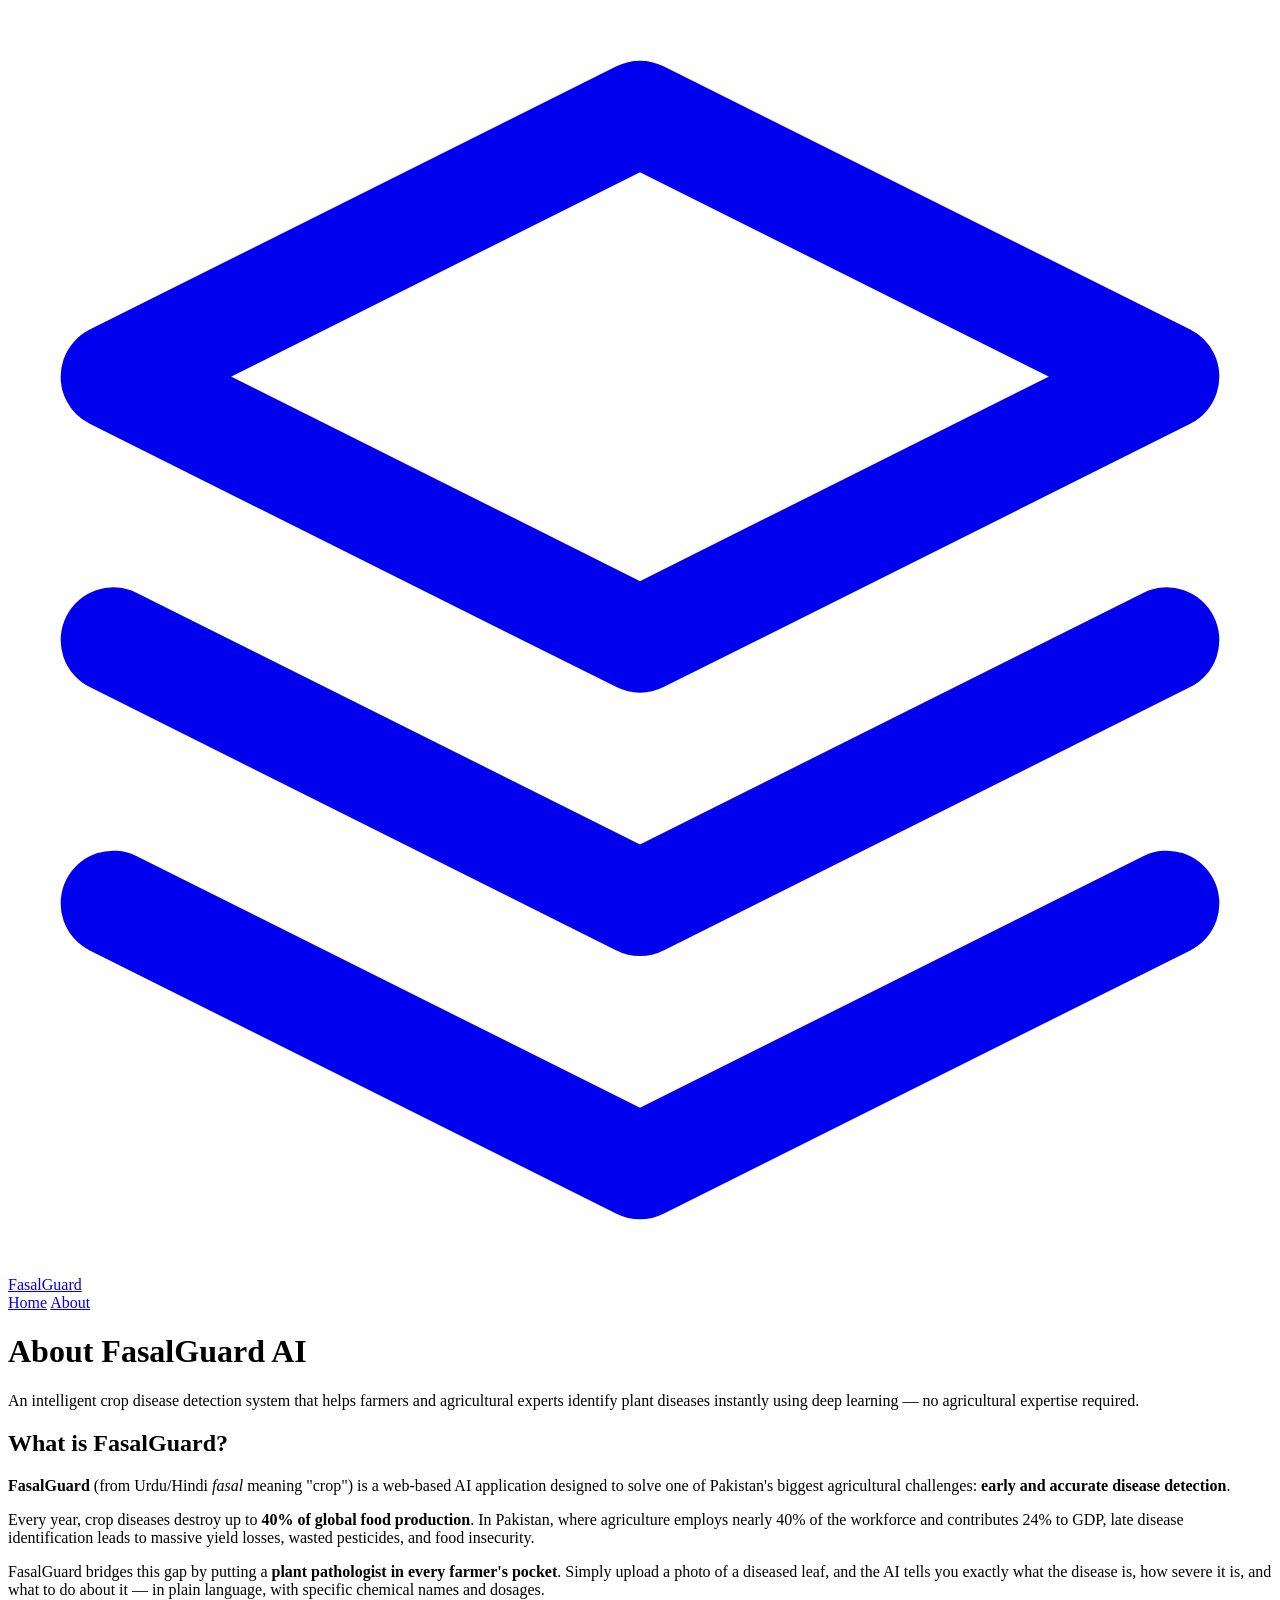
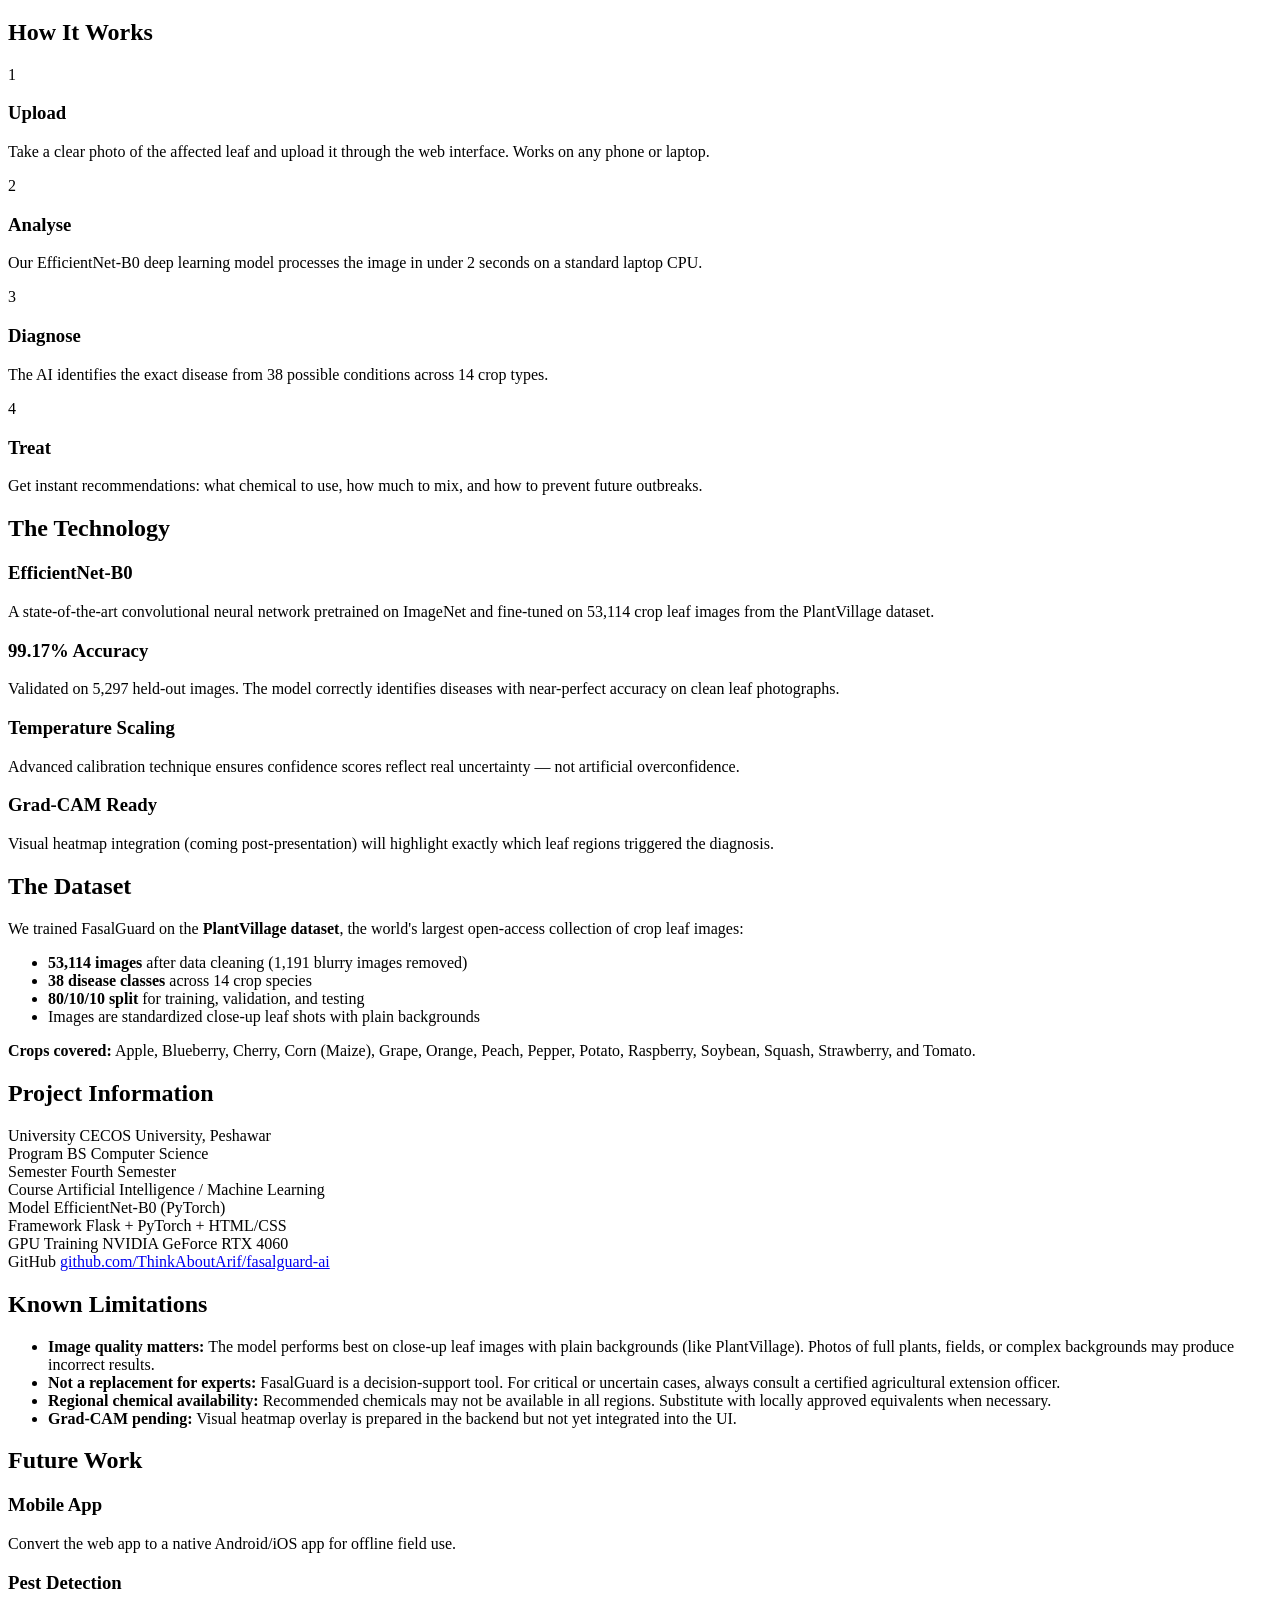
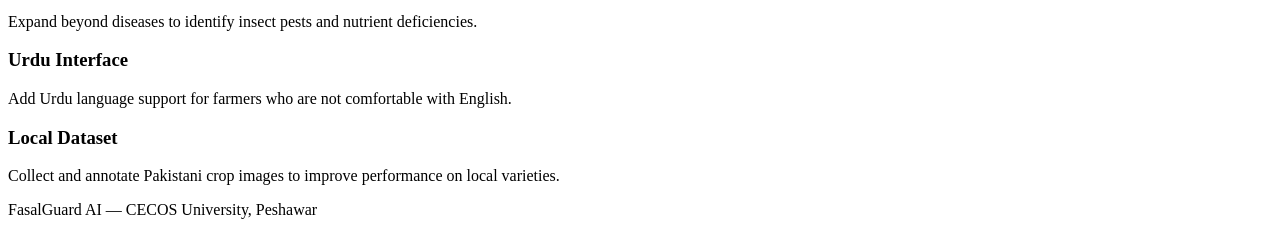
==== app/templates/about.html @ f3327585 "ui: complete redesign with soft agriculture palette, temperature scaling for confidence, fix result " ====
<!DOCTYPE html>
<html lang="en">
<head>
    <meta charset="UTF-8">
    <meta name="viewport" content="width=device-width, initial-scale=1.0">
    <title>About — FasalGuard AI</title>
    <link rel="stylesheet" href="{{ url_for('static', filename='style.css') }}">
    <link href="https://fonts.googleapis.com/css2?family=Inter:wght@400;500;600;700&display=swap" rel="stylesheet">
</head>
<body>
    <!-- Navigation -->
    <nav class="navbar">
        <div class="nav-container">
            <a href="/" class="logo">
                <svg class="logo-icon" viewBox="0 0 24 24" fill="none" stroke="currentColor" stroke-width="2" stroke-linecap="round" stroke-linejoin="round">
                    <path d="M12 2L2 7l10 5 10-5-10-5z"/>
                    <path d="M2 17l10 5 10-5"/>
                    <path d="M2 12l10 5 10-5"/>
                </svg>
                <span class="logo-text">FasalGuard</span>
            </a>
            <div class="nav-links">
                <a href="/">Home</a>
                <a href="/about">About</a>
            </div>
        </div>
    </nav>

    <!-- Main Content -->
    <main class="main-container">
        <div class="about-container">
            <!-- Hero -->
            <div class="about-hero">
                <h1>About FasalGuard AI</h1>
                <p>An intelligent crop disease detection system that helps farmers and agricultural experts identify plant diseases instantly using deep learning — no agricultural expertise required.</p>
            </div>

            <!-- What is FasalGuard -->
            <div class="about-section">
                <h2>What is FasalGuard?</h2>
                <p><strong>FasalGuard</strong> (from Urdu/Hindi <em>fasal</em> meaning "crop") is a web-based AI application designed to solve one of Pakistan's biggest agricultural challenges: <strong>early and accurate disease detection</strong>.</p>
                <p>Every year, crop diseases destroy up to <strong>40% of global food production</strong>. In Pakistan, where agriculture employs nearly 40% of the workforce and contributes 24% to GDP, late disease identification leads to massive yield losses, wasted pesticides, and food insecurity.</p>
                <p>FasalGuard bridges this gap by putting a <strong>plant pathologist in every farmer's pocket</strong>. Simply upload a photo of a diseased leaf, and the AI tells you exactly what the disease is, how severe it is, and what to do about it — in plain language, with specific chemical names and dosages.</p>
            </div>

            <!-- How It Works -->
            <div class="about-section">
                <h2>How It Works</h2>
                <div class="about-grid">
                    <div class="about-card">
                        <div class="about-step">1</div>
                        <h3>Upload</h3>
                        <p>Take a clear photo of the affected leaf and upload it through the web interface. Works on any phone or laptop.</p>
                    </div>
                    <div class="about-card">
                        <div class="about-step">2</div>
                        <h3>Analyse</h3>
                        <p>Our EfficientNet-B0 deep learning model processes the image in under 2 seconds on a standard laptop CPU.</p>
                    </div>
                    <div class="about-card">
                        <div class="about-step">3</div>
                        <h3>Diagnose</h3>
                        <p>The AI identifies the exact disease from 38 possible conditions across 14 crop types.</p>
                    </div>
                    <div class="about-card">
                        <div class="about-step">4</div>
                        <h3>Treat</h3>
                        <p>Get instant recommendations: what chemical to use, how much to mix, and how to prevent future outbreaks.</p>
                    </div>
                </div>
            </div>

            <!-- The Technology -->
            <div class="about-section">
                <h2>The Technology</h2>
                <div class="about-grid">
                    <div class="about-card">
                        <h3>EfficientNet-B0</h3>
                        <p>A state-of-the-art convolutional neural network pretrained on ImageNet and fine-tuned on 53,114 crop leaf images from the PlantVillage dataset.</p>
                    </div>
                    <div class="about-card">
                        <h3>99.17% Accuracy</h3>
                        <p>Validated on 5,297 held-out images. The model correctly identifies diseases with near-perfect accuracy on clean leaf photographs.</p>
                    </div>
                    <div class="about-card">
                        <h3>Temperature Scaling</h3>
                        <p>Advanced calibration technique ensures confidence scores reflect real uncertainty — not artificial overconfidence.</p>
                    </div>
                    <div class="about-card">
                        <h3>Grad-CAM Ready</h3>
                        <p>Visual heatmap integration (coming post-presentation) will highlight exactly which leaf regions triggered the diagnosis.</p>
                    </div>
                </div>
            </div>

            <!-- The Dataset -->
            <div class="about-section">
                <h2>The Dataset</h2>
                <p>We trained FasalGuard on the <strong>PlantVillage dataset</strong>, the world's largest open-access collection of crop leaf images:</p>
                <ul class="about-list">
                    <li><strong>53,114 images</strong> after data cleaning (1,191 blurry images removed)</li>
                    <li><strong>38 disease classes</strong> across 14 crop species</li>
                    <li><strong>80/10/10 split</strong> for training, validation, and testing</li>
                    <li>Images are standardized close-up leaf shots with plain backgrounds</li>
                </ul>
                <p><strong>Crops covered:</strong> Apple, Blueberry, Cherry, Corn (Maize), Grape, Orange, Peach, Pepper, Potato, Raspberry, Soybean, Squash, Strawberry, and Tomato.</p>
            </div>

            <!-- Project Info -->
            <div class="about-section">
                <h2>Project Information</h2>
                <div class="about-info-grid">
                    <div class="about-info-item">
                        <span class="about-info-label">University</span>
                        <span class="about-info-value">CECOS University, Peshawar</span>
                    </div>
                    <div class="about-info-item">
                        <span class="about-info-label">Program</span>
                        <span class="about-info-value">BS Computer Science</span>
                    </div>
                    <div class="about-info-item">
                        <span class="about-info-label">Semester</span>
                        <span class="about-info-value">Fourth Semester</span>
                    </div>
                    <div class="about-info-item">
                        <span class="about-info-label">Course</span>
                        <span class="about-info-value">Artificial Intelligence / Machine Learning</span>
                    </div>
                    <div class="about-info-item">
                        <span class="about-info-label">Model</span>
                        <span class="about-info-value">EfficientNet-B0 (PyTorch)</span>
                    </div>
                    <div class="about-info-item">
                        <span class="about-info-label">Framework</span>
                        <span class="about-info-value">Flask + PyTorch + HTML/CSS</span>
                    </div>
                    <div class="about-info-item">
                        <span class="about-info-label">GPU Training</span>
                        <span class="about-info-value">NVIDIA GeForce RTX 4060</span>
                    </div>
                    <div class="about-info-item">
                        <span class="about-info-label">GitHub</span>
                        <span class="about-info-value"><a href="https://github.com/ThinkAboutArif/fasalguard-ai" target="_blank">github.com/ThinkAboutArif/fasalguard-ai</a></span>
                    </div>
                </div>
            </div>

            <!-- Limitations -->
            <div class="about-section">
                <h2>Known Limitations</h2>
                <ul class="about-list">
                    <li><strong>Image quality matters:</strong> The model performs best on close-up leaf images with plain backgrounds (like PlantVillage). Photos of full plants, fields, or complex backgrounds may produce incorrect results.</li>
                    <li><strong>Not a replacement for experts:</strong> FasalGuard is a decision-support tool. For critical or uncertain cases, always consult a certified agricultural extension officer.</li>
                    <li><strong>Regional chemical availability:</strong> Recommended chemicals may not be available in all regions. Substitute with locally approved equivalents when necessary.</li>
                    <li><strong>Grad-CAM pending:</strong> Visual heatmap overlay is prepared in the backend but not yet integrated into the UI.</li>
                </ul>
            </div>

            <!-- Future Work -->
            <div class="about-section">
                <h2>Future Work</h2>
                <div class="about-grid">
                    <div class="about-card">
                        <h3>Mobile App</h3>
                        <p>Convert the web app to a native Android/iOS app for offline field use.</p>
                    </div>
                    <div class="about-card">
                        <h3>Pest Detection</h3>
                        <p>Expand beyond diseases to identify insect pests and nutrient deficiencies.</p>
                    </div>
                    <div class="about-card">
                        <h3>Urdu Interface</h3>
                        <p>Add Urdu language support for farmers who are not comfortable with English.</p>
                    </div>
                    <div class="about-card">
                        <h3>Local Dataset</h3>
                        <p>Collect and annotate Pakistani crop images to improve performance on local varieties.</p>
                    </div>
                </div>
            </div>
        </div>
    </main>

    <footer class="footer">
        <p>FasalGuard AI — CECOS University, Peshawar</p>
    </footer>
</body>
</html>
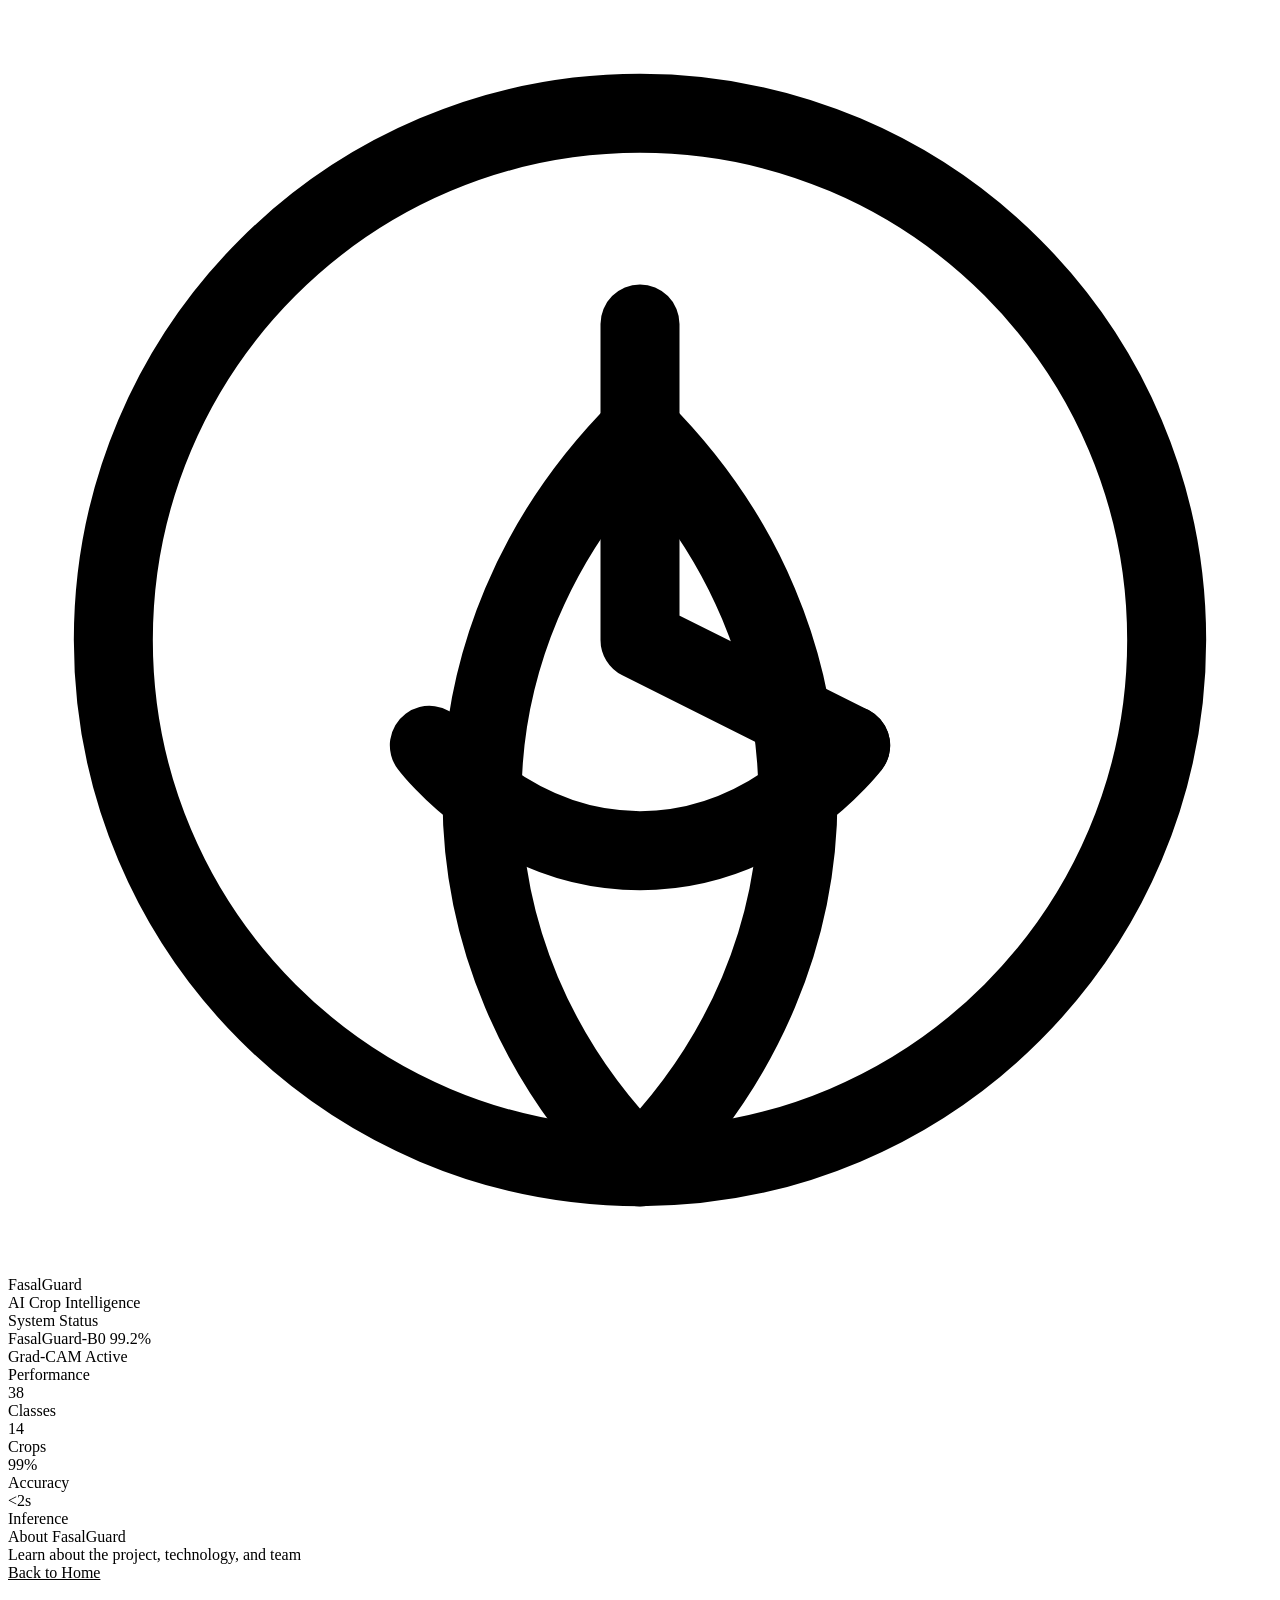
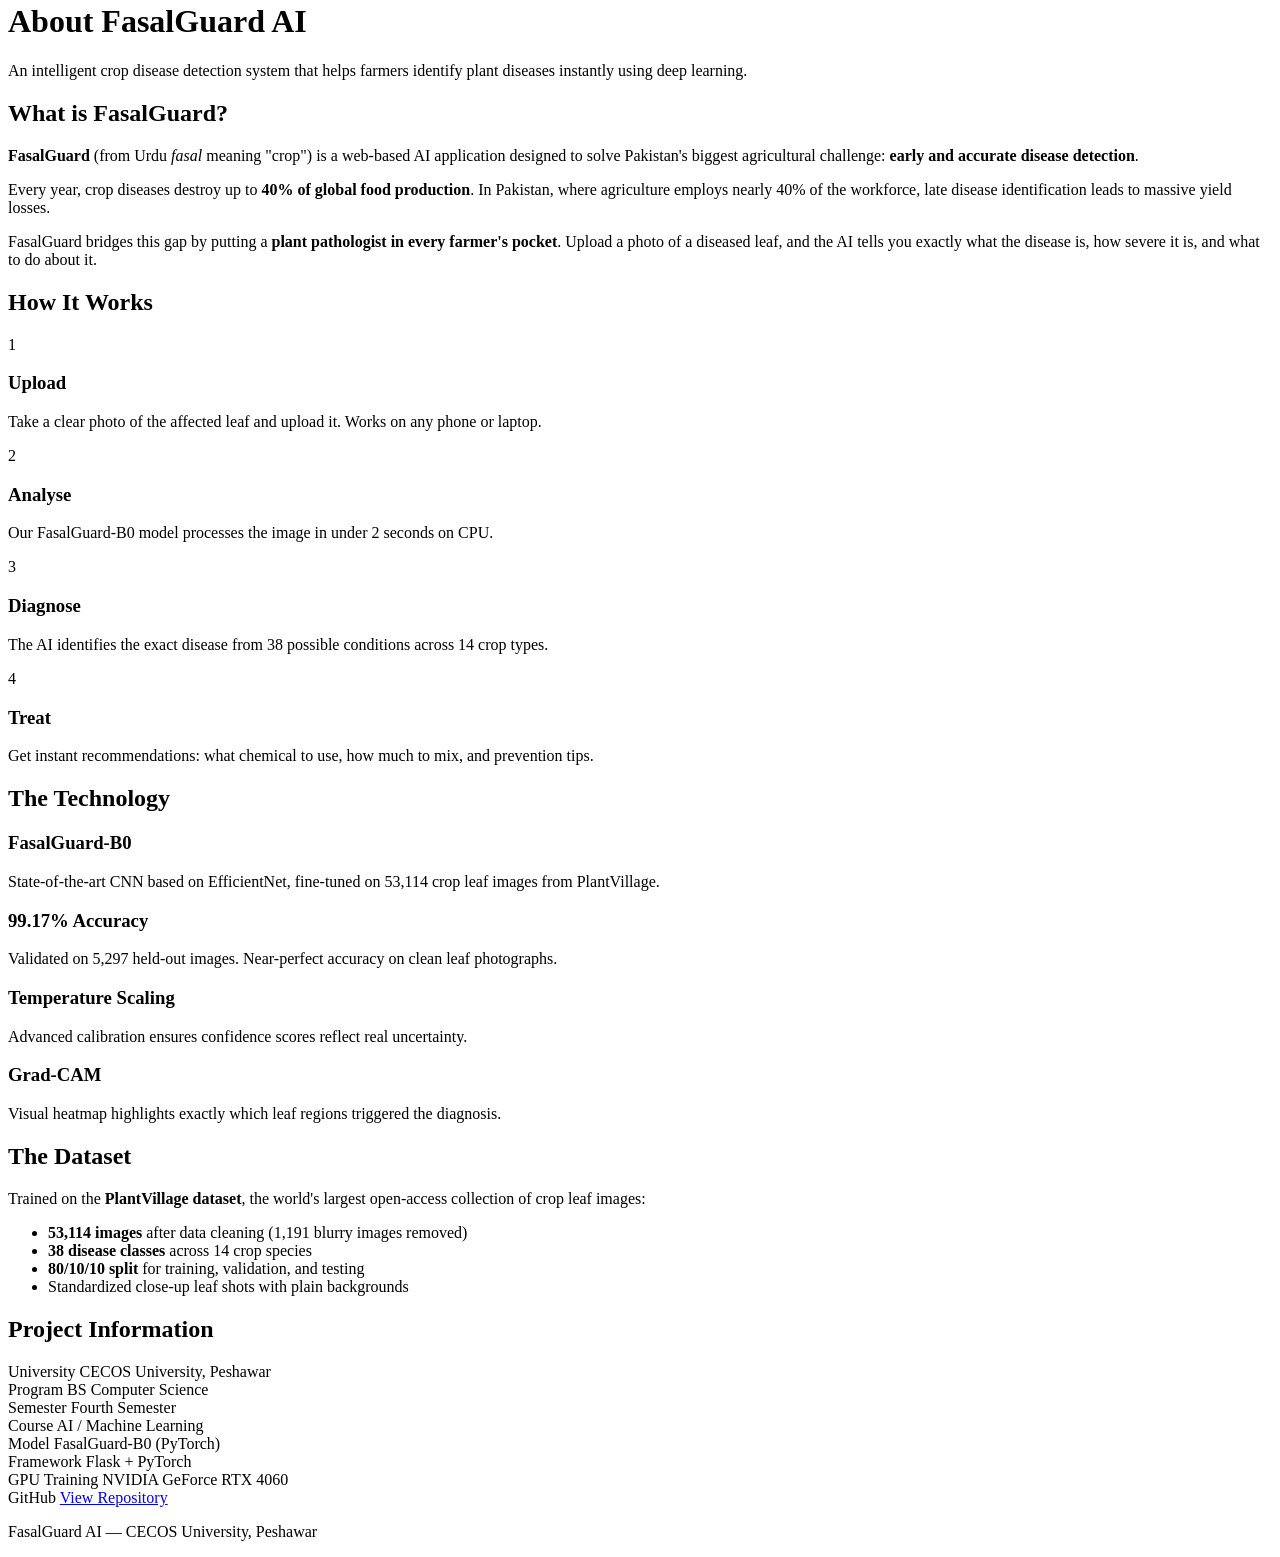
==== commit 0741a1a8: "app: Grad-CAM working, full UI redesign, model renamed to FasalGuard-B0" ====
--- a/app/templates/about.html
+++ b/app/templates/about.html
@@ -5,184 +5,183 @@
     <meta name="viewport" content="width=device-width, initial-scale=1.0">
     <title>About — FasalGuard AI</title>
     <link rel="stylesheet" href="{{ url_for('static', filename='style.css') }}">
-    <link href="https://fonts.googleapis.com/css2?family=Inter:wght@400;500;600;700&display=swap" rel="stylesheet">
+    <link href="https://fonts.googleapis.com/css2?family=Inter:wght@300;400;500;600;700&family=Playfair+Display:wght@600;700&display=swap" rel="stylesheet">
 </head>
 <body>
-    <!-- Navigation -->
-    <nav class="navbar">
-        <div class="nav-container">
-            <a href="/" class="logo">
-                <svg class="logo-icon" viewBox="0 0 24 24" fill="none" stroke="currentColor" stroke-width="2" stroke-linecap="round" stroke-linejoin="round">
-                    <path d="M12 2L2 7l10 5 10-5-10-5z"/>
-                    <path d="M2 17l10 5 10-5"/>
-                    <path d="M2 12l10 5 10-5"/>
+    <div class="app-shell">
+        <!-- Sidebar -->
+        <aside class="sidebar">
+            <div class="sidebar-logo">
+                <svg class="sidebar-logo-icon" viewBox="0 0 24 24" fill="none" stroke="currentColor" stroke-width="1.5" stroke-linecap="round" stroke-linejoin="round">
+                    <path d="M12 2C6.48 2 2 6.48 2 12s4.48 10 10 10 10-4.48 10-10S17.52 2 12 2z"/>
+                    <path d="M12 6v6l4 2"/>
+                    <path d="M8 14s1.5 2 4 2 4-2 4-2"/>
+                    <path d="M12 22c-4-4-4-10 0-14"/>
+                    <path d="M12 22c4-4 4-10 0-14"/>
                 </svg>
-                <span class="logo-text">FasalGuard</span>
-            </a>
-            <div class="nav-links">
-                <a href="/">Home</a>
-                <a href="/about">About</a>
-            </div>
-        </div>
-    </nav>
-
-    <!-- Main Content -->
-    <main class="main-container">
-        <div class="about-container">
-            <!-- Hero -->
-            <div class="about-hero">
-                <h1>About FasalGuard AI</h1>
-                <p>An intelligent crop disease detection system that helps farmers and agricultural experts identify plant diseases instantly using deep learning — no agricultural expertise required.</p>
+                <div class="sidebar-logo-name">FasalGuard</div>
+                <div class="sidebar-logo-tag">AI Crop Intelligence</div>
             </div>
 
-            <!-- What is FasalGuard -->
-            <div class="about-section">
-                <h2>What is FasalGuard?</h2>
-                <p><strong>FasalGuard</strong> (from Urdu/Hindi <em>fasal</em> meaning "crop") is a web-based AI application designed to solve one of Pakistan's biggest agricultural challenges: <strong>early and accurate disease detection</strong>.</p>
-                <p>Every year, crop diseases destroy up to <strong>40% of global food production</strong>. In Pakistan, where agriculture employs nearly 40% of the workforce and contributes 24% to GDP, late disease identification leads to massive yield losses, wasted pesticides, and food insecurity.</p>
-                <p>FasalGuard bridges this gap by putting a <strong>plant pathologist in every farmer's pocket</strong>. Simply upload a photo of a diseased leaf, and the AI tells you exactly what the disease is, how severe it is, and what to do about it — in plain language, with specific chemical names and dosages.</p>
-            </div>
-
-            <!-- How It Works -->
-            <div class="about-section">
-                <h2>How It Works</h2>
-                <div class="about-grid">
-                    <div class="about-card">
-                        <div class="about-step">1</div>
-                        <h3>Upload</h3>
-                        <p>Take a clear photo of the affected leaf and upload it through the web interface. Works on any phone or laptop.</p>
+            <div class="sidebar-section">
+                <div class="sidebar-label">System Status</div>
+                <div class="status-pills">
+                    <div class="status-pill">
+                        <span class="pill-dot"></span>
+                        <span class="pill-text">FasalGuard-B0</span>
+                        <span class="pill-value">99.2%</span>
                     </div>
-                    <div class="about-card">
-                        <div class="about-step">2</div>
-                        <h3>Analyse</h3>
-                        <p>Our EfficientNet-B0 deep learning model processes the image in under 2 seconds on a standard laptop CPU.</p>
-                    </div>
-                    <div class="about-card">
-                        <div class="about-step">3</div>
-                        <h3>Diagnose</h3>
-                        <p>The AI identifies the exact disease from 38 possible conditions across 14 crop types.</p>
-                    </div>
-                    <div class="about-card">
-                        <div class="about-step">4</div>
-                        <h3>Treat</h3>
-                        <p>Get instant recommendations: what chemical to use, how much to mix, and how to prevent future outbreaks.</p>
+                    <div class="status-pill">
+                        <span class="pill-dot"></span>
+                        <span class="pill-text">Grad-CAM</span>
+                        <span class="pill-value">Active</span>
                     </div>
                 </div>
             </div>
 
-            <!-- The Technology -->
-            <div class="about-section">
-                <h2>The Technology</h2>
-                <div class="about-grid">
-                    <div class="about-card">
-                        <h3>EfficientNet-B0</h3>
-                        <p>A state-of-the-art convolutional neural network pretrained on ImageNet and fine-tuned on 53,114 crop leaf images from the PlantVillage dataset.</p>
+            <div class="sidebar-section">
+                <div class="sidebar-label">Performance</div>
+                <div class="stats-grid">
+                    <div class="stat-box"><div class="stat-value">38</div><div class="stat-label">Classes</div></div>
+                    <div class="stat-box"><div class="stat-value">14</div><div class="stat-label">Crops</div></div>
+                    <div class="stat-box"><div class="stat-value">99%</div><div class="stat-label">Accuracy</div></div>
+                    <div class="stat-box"><div class="stat-value">&lt;2s</div><div class="stat-label">Inference</div></div>
+                </div>
+            </div>
+        </aside>
+
+        <!-- Main -->
+        <div class="main-area">
+            <div class="topbar">
+                <div>
+                    <div class="topbar-title">About FasalGuard</div>
+                    <div class="topbar-sub">Learn about the project, technology, and team</div>
+                </div>
+                <div class="topbar-nav">
+                    <a href="/" class="topbar-badge" style="background: var(--forest); color: var(--text-white);">
+                        <span class="topbar-badge-dot" style="background: var(--text-white);"></span>
+                        Back to Home
+                    </a>
+                </div>
+            </div>
+
+            <div class="content">
+                <div class="about-content">
+                    <div class="about-hero">
+                        <h1>About FasalGuard AI</h1>
+                        <p>An intelligent crop disease detection system that helps farmers identify plant diseases instantly using deep learning.</p>
                     </div>
-                    <div class="about-card">
-                        <h3>99.17% Accuracy</h3>
-                        <p>Validated on 5,297 held-out images. The model correctly identifies diseases with near-perfect accuracy on clean leaf photographs.</p>
+
+                    <div class="about-section">
+                        <h2>What is FasalGuard?</h2>
+                        <p><strong>FasalGuard</strong> (from Urdu <em>fasal</em> meaning "crop") is a web-based AI application designed to solve Pakistan's biggest agricultural challenge: <strong>early and accurate disease detection</strong>.</p>
+                        <p>Every year, crop diseases destroy up to <strong>40% of global food production</strong>. In Pakistan, where agriculture employs nearly 40% of the workforce, late disease identification leads to massive yield losses.</p>
+                        <p>FasalGuard bridges this gap by putting a <strong>plant pathologist in every farmer's pocket</strong>. Upload a photo of a diseased leaf, and the AI tells you exactly what the disease is, how severe it is, and what to do about it.</p>
                     </div>
-                    <div class="about-card">
-                        <h3>Temperature Scaling</h3>
-                        <p>Advanced calibration technique ensures confidence scores reflect real uncertainty — not artificial overconfidence.</p>
+
+                    <div class="about-section">
+                        <h2>How It Works</h2>
+                        <div class="about-grid">
+                            <div class="about-card">
+                                <div class="about-step">1</div>
+                                <h3>Upload</h3>
+                                <p>Take a clear photo of the affected leaf and upload it. Works on any phone or laptop.</p>
+                            </div>
+                            <div class="about-card">
+                                <div class="about-step">2</div>
+                                <h3>Analyse</h3>
+                                <p>Our FasalGuard-B0 model processes the image in under 2 seconds on CPU.</p>
+                            </div>
+                            <div class="about-card">
+                                <div class="about-step">3</div>
+                                <h3>Diagnose</h3>
+                                <p>The AI identifies the exact disease from 38 possible conditions across 14 crop types.</p>
+                            </div>
+                            <div class="about-card">
+                                <div class="about-step">4</div>
+                                <h3>Treat</h3>
+                                <p>Get instant recommendations: what chemical to use, how much to mix, and prevention tips.</p>
+                            </div>
+                        </div>
                     </div>
-                    <div class="about-card">
-                        <h3>Grad-CAM Ready</h3>
-                        <p>Visual heatmap integration (coming post-presentation) will highlight exactly which leaf regions triggered the diagnosis.</p>
+
+                    <div class="about-section">
+                        <h2>The Technology</h2>
+                        <div class="about-grid">
+                            <div class="about-card">
+                                <h3>FasalGuard-B0</h3>
+                                <p>State-of-the-art CNN based on EfficientNet, fine-tuned on 53,114 crop leaf images from PlantVillage.</p>
+                            </div>
+                            <div class="about-card">
+                                <h3>99.17% Accuracy</h3>
+                                <p>Validated on 5,297 held-out images. Near-perfect accuracy on clean leaf photographs.</p>
+                            </div>
+                            <div class="about-card">
+                                <h3>Temperature Scaling</h3>
+                                <p>Advanced calibration ensures confidence scores reflect real uncertainty.</p>
+                            </div>
+                            <div class="about-card">
+                                <h3>Grad-CAM</h3>
+                                <p>Visual heatmap highlights exactly which leaf regions triggered the diagnosis.</p>
+                            </div>
+                        </div>
+                    </div>
+
+                    <div class="about-section">
+                        <h2>The Dataset</h2>
+                        <p>Trained on the <strong>PlantVillage dataset</strong>, the world's largest open-access collection of crop leaf images:</p>
+                        <ul class="about-list">
+                            <li><strong>53,114 images</strong> after data cleaning (1,191 blurry images removed)</li>
+                            <li><strong>38 disease classes</strong> across 14 crop species</li>
+                            <li><strong>80/10/10 split</strong> for training, validation, and testing</li>
+                            <li>Standardized close-up leaf shots with plain backgrounds</li>
+                        </ul>
+                    </div>
+
+                    <div class="about-section">
+                        <h2>Project Information</h2>
+                        <div class="about-info-grid">
+                            <div class="about-info-item">
+                                <span class="about-info-label">University</span>
+                                <span class="about-info-value">CECOS University, Peshawar</span>
+                            </div>
+                            <div class="about-info-item">
+                                <span class="about-info-label">Program</span>
+                                <span class="about-info-value">BS Computer Science</span>
+                            </div>
+                            <div class="about-info-item">
+                                <span class="about-info-label">Semester</span>
+                                <span class="about-info-value">Fourth Semester</span>
+                            </div>
+                            <div class="about-info-item">
+                                <span class="about-info-label">Course</span>
+                                <span class="about-info-value">AI / Machine Learning</span>
+                            </div>
+                            <div class="about-info-item">
+                                <span class="about-info-label">Model</span>
+                                <span class="about-info-value">FasalGuard-B0 (PyTorch)</span>
+                            </div>
+                            <div class="about-info-item">
+                                <span class="about-info-label">Framework</span>
+                                <span class="about-info-value">Flask + PyTorch</span>
+                            </div>
+                            <div class="about-info-item">
+                                <span class="about-info-label">GPU Training</span>
+                                <span class="about-info-value">NVIDIA GeForce RTX 4060</span>
+                            </div>
+                            <div class="about-info-item">
+                                <span class="about-info-label">GitHub</span>
+                                <span class="about-info-value"><a href="https://github.com/ThinkAboutArif/fasalguard-ai" target="_blank">View Repository</a></span>
+                            </div>
+                        </div>
                     </div>
                 </div>
             </div>
 
-            <!-- The Dataset -->
-            <div class="about-section">
-                <h2>The Dataset</h2>
-                <p>We trained FasalGuard on the <strong>PlantVillage dataset</strong>, the world's largest open-access collection of crop leaf images:</p>
-                <ul class="about-list">
-                    <li><strong>53,114 images</strong> after data cleaning (1,191 blurry images removed)</li>
-                    <li><strong>38 disease classes</strong> across 14 crop species</li>
-                    <li><strong>80/10/10 split</strong> for training, validation, and testing</li>
-                    <li>Images are standardized close-up leaf shots with plain backgrounds</li>
-                </ul>
-                <p><strong>Crops covered:</strong> Apple, Blueberry, Cherry, Corn (Maize), Grape, Orange, Peach, Pepper, Potato, Raspberry, Soybean, Squash, Strawberry, and Tomato.</p>
-            </div>
-
-            <!-- Project Info -->
-            <div class="about-section">
-                <h2>Project Information</h2>
-                <div class="about-info-grid">
-                    <div class="about-info-item">
-                        <span class="about-info-label">University</span>
-                        <span class="about-info-value">CECOS University, Peshawar</span>
-                    </div>
-                    <div class="about-info-item">
-                        <span class="about-info-label">Program</span>
-                        <span class="about-info-value">BS Computer Science</span>
-                    </div>
-                    <div class="about-info-item">
-                        <span class="about-info-label">Semester</span>
-                        <span class="about-info-value">Fourth Semester</span>
-                    </div>
-                    <div class="about-info-item">
-                        <span class="about-info-label">Course</span>
-                        <span class="about-info-value">Artificial Intelligence / Machine Learning</span>
-                    </div>
-                    <div class="about-info-item">
-                        <span class="about-info-label">Model</span>
-                        <span class="about-info-value">EfficientNet-B0 (PyTorch)</span>
-                    </div>
-                    <div class="about-info-item">
-                        <span class="about-info-label">Framework</span>
-                        <span class="about-info-value">Flask + PyTorch + HTML/CSS</span>
-                    </div>
-                    <div class="about-info-item">
-                        <span class="about-info-label">GPU Training</span>
-                        <span class="about-info-value">NVIDIA GeForce RTX 4060</span>
-                    </div>
-                    <div class="about-info-item">
-                        <span class="about-info-label">GitHub</span>
-                        <span class="about-info-value"><a href="https://github.com/ThinkAboutArif/fasalguard-ai" target="_blank">github.com/ThinkAboutArif/fasalguard-ai</a></span>
-                    </div>
-                </div>
-            </div>
-
-            <!-- Limitations -->
-            <div class="about-section">
-                <h2>Known Limitations</h2>
-                <ul class="about-list">
-                    <li><strong>Image quality matters:</strong> The model performs best on close-up leaf images with plain backgrounds (like PlantVillage). Photos of full plants, fields, or complex backgrounds may produce incorrect results.</li>
-                    <li><strong>Not a replacement for experts:</strong> FasalGuard is a decision-support tool. For critical or uncertain cases, always consult a certified agricultural extension officer.</li>
-                    <li><strong>Regional chemical availability:</strong> Recommended chemicals may not be available in all regions. Substitute with locally approved equivalents when necessary.</li>
-                    <li><strong>Grad-CAM pending:</strong> Visual heatmap overlay is prepared in the backend but not yet integrated into the UI.</li>
-                </ul>
-            </div>
-
-            <!-- Future Work -->
-            <div class="about-section">
-                <h2>Future Work</h2>
-                <div class="about-grid">
-                    <div class="about-card">
-                        <h3>Mobile App</h3>
-                        <p>Convert the web app to a native Android/iOS app for offline field use.</p>
-                    </div>
-                    <div class="about-card">
-                        <h3>Pest Detection</h3>
-                        <p>Expand beyond diseases to identify insect pests and nutrient deficiencies.</p>
-                    </div>
-                    <div class="about-card">
-                        <h3>Urdu Interface</h3>
-                        <p>Add Urdu language support for farmers who are not comfortable with English.</p>
-                    </div>
-                    <div class="about-card">
-                        <h3>Local Dataset</h3>
-                        <p>Collect and annotate Pakistani crop images to improve performance on local varieties.</p>
-                    </div>
-                </div>
-            </div>
+            <footer class="footer">
+                <p>FasalGuard AI — CECOS University, Peshawar</p>
+            </footer>
         </div>
-    </main>
-
-    <footer class="footer">
-        <p>FasalGuard AI — CECOS University, Peshawar</p>
-    </footer>
+    </div>
 </body>
 </html>
